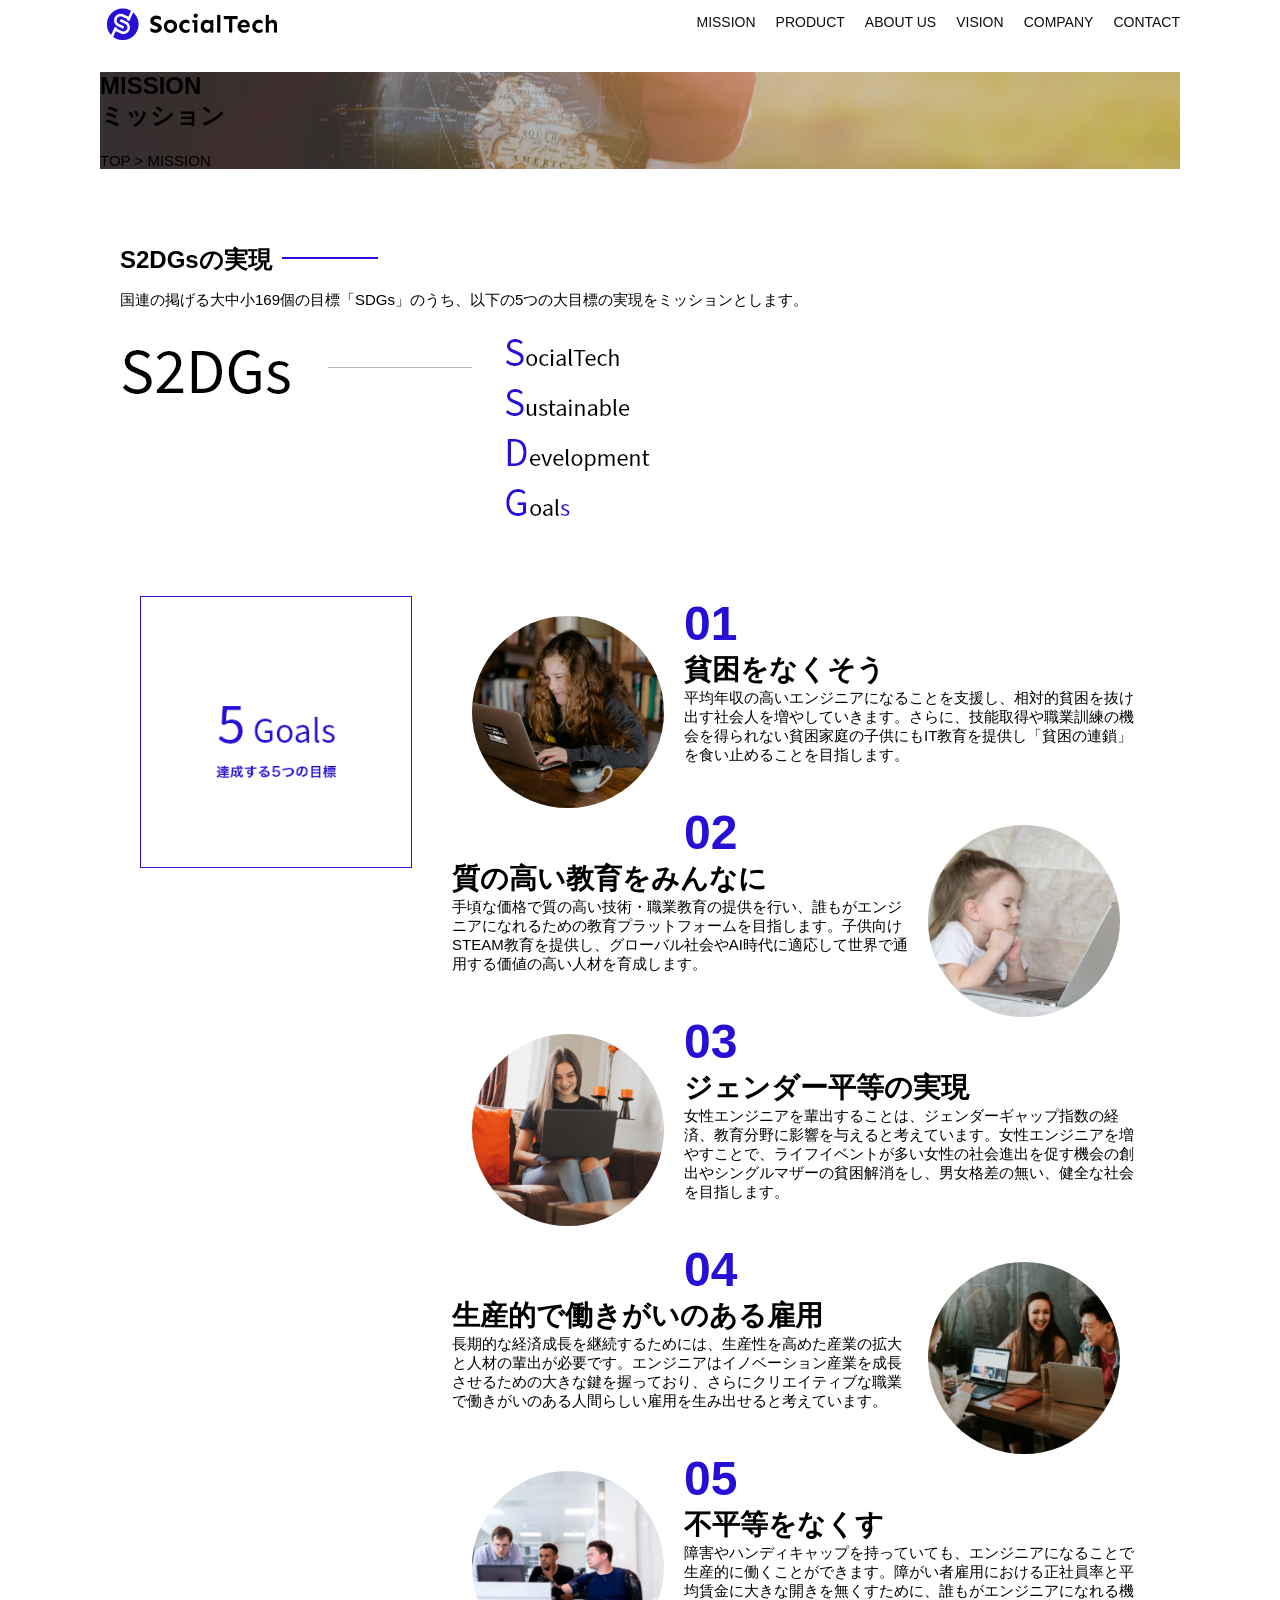
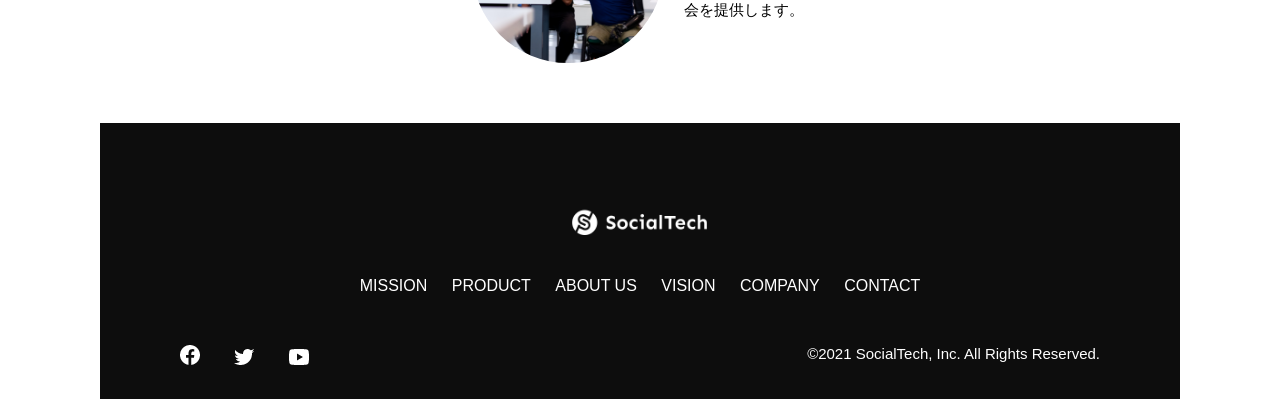
==== kadai_tutorial_output/mission.html @ c60aa51a "Add files via upload" ====
<!DOCTYPE html>
<html>
    <head>
        <title>SocialTech - MISSION ミッション -</title>
        <meta charset="utf-8">
        <meta name="description" content="SocialTechが目指す5つの目標（S2DGs）を紹介します">
        <meta name="viewport" content="width=device-width, initial-scaled=1.0">
        <link rel="stylesheet" href="style.css">
    </head>

    <body>
        <!-- ーヘッダー -->
         <header>
            <!-- ロゴ -->
             <a href="index.html" id="logo">
                <img src="images/logo.png" alt="トップページに戻る">
             </a>

             <!-- PC用ナビゲーション -->
              <nav id="nav-pc">
                <ul>
                    <li><a href="mission.html">MISSION</a></li>
                    <li><a href="product.html">PRODUCT</a></li>
                    <li><a href="index.html#aboutus">ABOUT US</a></li>
                    <li><a href="index.html#vision">VISION</a></li>
                    <li><a href="index.html#company">COMPANY</a></li>
                    <li><a href="index.html#contact">CONTACT</a></li>
                </ul>
              </nav>

             <!-- スマホ用メニューボタン -->
              <button id="menu-sp" onclick="document.getElementById('nav-sp').style.display = 'block'">
                <img src="images/button-menu.png" alt="ナビゲーションを開く">
              </button>
              
              <!-- スマホ用ナビゲーション -->
               <div id="nav-sp">
                <button id="close" onclick="document.getElementById('nav-sp').style.display = 'none'">
                    <img src="images/button-close.png" alt="ナビゲーションを閉じる">
                </button>

              <nav>
                <ul>
                    <li>
                        <a id="logo-sp" href="index.html" onclick="document.getElementById('nav-sp').style.display = 'none'"><img src="images/logo-sp.png" alt="トップページに戻る"></a>
                    </li>
                    <li><a class="menu" href="mission.html" onclick="document.getElementById('nav-sp').style.display = 'none'">MISSION</a></li>
                    <li><a class="menu" href="product.html" onclick="document.getElementById('nav-sp').style.display = 'none'">PRODUCT</a></li> 
                    <li><a class="menu" href="index.html#aboutus" onclick="document.getElementById('nav-sp').style.display = 'none'">ABOUT US</a></li>
                    <li><a class="menu" href="index.html#vision" onclick="document.getElementById('nav-sp').style.display = 'none'">VISION</a></li>
                    <li><a class="menu" href="index.html#company" onclick="document.getElementById('nav-sp').style.display = 'none'">COMPANY</a></li>                                                               </ul>
                    <li><a class="menu" href="index.html#contact" onclick="document.getElementById('nav-sp').style.display = 'none'">CONTACT</a></li>
                </ul>
              </nav>
        <div id="sns">
          <a href="https://www.facebook.com/sejuku2013">
            <img src="images/button-facebook.png" alt="Facebookのリンク">
          </a>
          <a href="https://twitter.com/samuraijuku">
            <img src="images/button-twitter.png" alt="Twitterのリンク">
          </a>
          <a href="https://www.youtube.com/channel/UCCFOQO5aDK0xXam4cUQXT8g">
            <img src="images/button-youtube.png" alt="YouTubeのリンク">
          </a>
        </div>
      </div>
    </header>

    <main>
      <article>
        <sectiion id="mission-maim">
            <div class="mission-main-inner">
                <div class="mission-title">
                    <h1>MISSION<br><span>ミッション</span></h1>
                    <p>TOP > MISSION</p>
                </div>
            </div>
        </sectiion>

        <section id="mission-s2dgs">
          <h2 class="missiion-h2">S2DGsの実現</h2>
          <p>国連の掲げる大中小169個の目標「SDGs」のうち、以下の5つの大目標の実現をミッションとします。</p>
          <img src="images/mission/mission-s2dgs.png" alt="S2DGs">
        </section>

        <section id="mission-five-goals">
          <div class="five-goals-image">
            <img src="images/mission/mission-5goals.png" alt="5Goals">
          </div>
          <div class="five-goals-read">
             <div>
               <img class="fivegoals-image-left" src="images/mission/mission-5goals01.png" alt="PCを操作する女の子">
               <span class="fivegoals-number">01</span>
               <h3 class="fivegoals-h3">貧困をなくそう</h3>
               <p class="fivegoals-p">平均年収の高いエンジニアになることを支援し、相対的貧困を抜け出す社会人を増やしていきます。さらに、技能取得や職業訓練の機会を得られない貧困家庭の子供にもIT教育を提供し「貧困の連鎖」を食い止めることを目指します。</p>
             </div>
             <div>
               <img class="fivegoals-image-right" src="images/mission/mission-5goals02.png" alt="PCを見つめる小さい女の子">
               <span class="fivegoals-number">02</span>
               <h3 class="fivegoals-h3">質の高い教育をみんなに</h3>
               <p class="fivegoals-p">手頃な価格で質の高い技術・職業教育の提供を行い、誰もがエンジニアになれるための教育プラットフォームを目指します。子供向けSTEAM教育を提供し、グローバル社会やAI時代に適応して世界で通用する価値の高い人材を育成します。</p>
             </div>
             <div>
               <img class="fivegoals-image-left" src="images/mission/mission-5goals03.png" alt="PCを操作する女性">
               <span class="fivegoals-number">03</span>
               <h3 class="fivegoals-h3">ジェンダー平等の実現</h3>
               <p class="fivegoals-p">女性エンジニアを輩出することは、ジェンダーギャップ指数の経済、教育分野に影響を与えると考えています。女性エンジニアを増やすことで、ライフイベントが多い女性の社会進出を促す機会の創出やシングルマザーの貧困解消をし、男女格差の無い、健全な社会を目指します。</p>
             </div>
             <div>
               <img class="fivegoals-image-right" src="images/mission/mission-5goals04.png" alt="笑顔で話し合う3人の男女">
               <span class="fivegoals-number">04</span>
               <h3 class="fivegoals-h3">生産的で働きがいのある雇用</h3>
               <p class="fivegoals-p">長期的な経済成長を継続するためには、生産性を高めた産業の拡大と人材の輩出が必要です。エンジニアはイノベーション産業を成長させるための大きな鍵を握っており、さらにクリエイティブな職業で働きがいのある人間らしい雇用を生み出せると考えています。</p>
             </div>
             <div>
               <img class="fivegoals-image-left" src="images/mission/mission-5goals05.png" alt="障害を持つ男性が生き生きと働く様子">
               <span class="fivegoals-number">05</span>
               <h3 class="fivegoals-h3">不平等をなくす</h3>
               <p class="fivegoals-p">障害やハンディキャップを持っていても、エンジニアになることで生産的に働くことができます。障がい者雇用における正社員率と平均賃金に大きな開きを無くすために、誰もがエンジニアになれる機会を提供します。</p>
             </div>
           </div>
         </section>

      </article>
    </main>

    <footer>
      <div id="footer-logo">
        <img src="images/logo-sp.png" alt="SocialTech">
      </div>
      <div id="footer-link">
        <a href="mission.html">MISSION</a>
        <a href="product.html">PRODUCT</a>
        <a href="index.html#aboutus">ABOUT US</a>
        <a href="index.html#vision">VISION</a>
        <a href="index.html#company">COMPANY</a>
        <a href="index.html#contact">CONTACT</a>
      </div>
      <div id="sns-footer">
        <div class="sns-btns">
          <a href="https://www.facebook.com/sejuku2013"><img src="images/button-facebook.png" alt="Facebookのリンク"></a>
          <a href="https://twitter.com/samuraijuku"><img src="images/button-twitter.png" alt="Twitterのリンク"></a>
          <a href="https://www.youtube.com/channel/UCCFOQO5aDK0xXam4cUQXT8g"><img src="images/button-youtube.png" alt="YouTubeのリンク"></a>
        </div>
        <p id="copyright">&copy;2021 SocialTech, Inc. All Rights Reserved.</p>
      </div>
    </footer>

  </body>
</html>
---- kadai_tutorial_output/style.css ----
/* PC、スマホ共通スタイル */
* {
  box-sizing: border-box;
}

p {
  font-size: 15px;
}

body {
  max-width: 1080px;
  margin: 0 auto 0 auto;
  font-family: "Source Sans Pro", "Hiragino Kaku Gothic ProN", Meiryo, Arial, sans-serif;
}
  
/* ヘッダー */
header {
  display: flex;
  justify-content: space-between;
}

/* ナビゲーションのレイアウト */
#nav-pc {
  font-size: 14px;
}

#nav-pc ul {
  display: flex;
  padding-left: 0;
}

#nav-pc li {
  list-style: none;
}

/* ナビゲーションのリンクの装飾設定 */
#nav-pc a {
  text-decoration: none;
  margin-left: 20px;
  color: #0d0d0d;
}

#nav-pc a:hover {
  text-decoration: underline;
}

/* スマホ用ナビを非表示 */
#nav-sp,
#menu-sp {
  display: none;
}

/* メインビジュアル*/
#main-visual {
  position: relative;
  height: 400px;
}

#main-message {
  position: absolute;
  top: 0;
  left: 0;
  background-color: #2710d5;
  color: #ffffff;
  border-radius: 0 0 476px 0;
  max-width: 620px;
  height: 100%;
  width: 100%;
  z-index: 11;
}

#main-message h1 {
  font-size: 60px;
  margin: 100px 0 0 50px;
}

#main-message > p {
  font-size: 28px;
  margin: 0 0 0 50px;
}

#main-visual > img {
  max-width: 620px;
  border-radius: 476px 0 0 0;
  position: absolute;
  top: 0;
  right: 0;
  z-index: 10;
}

/*見出し*/
h2 {
  margin: 40px 0 0 0;
}

h2::after {
  content: url("images/line.png");
  margin-left: 10px;
}

h3 {
  font-size: 27px;
}

/* ミッション */
#mission {
  margin: 80px auto 80px auto;
}

#mission-flex {
  display: flex;
}

#mission-flex > div {
  width: 50%;
  margin: 20px;
}

#mission-photo {
  width: 100%;
}

#s2dgs {
  margin-top: 50px;
  width: 100%;
}

/* プロダクト */
#product {
  background-color: #fafafa;
  margin: 80px 0 80px 0;
  padding: 10px 40px 0px 40px;
}

/* 外枠 */
#product .product-flex {
  margin-top: 40px;
  display: flex;
}

/* 左のカラム */
#product-left {
  width: 50%;
  margin-right: 20px;
}

/* 右のカラム */
#product-right {
  width: 50%;
  margin-left: 20px;
  margin-top: 80px;
}

/* 写真＋説明の枠 */
#product-left > div {
  position: relative;
  height: 480px;
  margin-right: 20px;
}

#product-right > div {
  position: relative;
  height: 480px;
  margin-left: 20px;
}

/* 写真*/
.product-photo {
  width: 100%;
}

/* 説明文の枠 */
.product-explain {
  background-color: #ffffff;
  position: absolute;
  left: 0;
  bottom: 50px;
  margin: 0 40px 0 40px;
  padding: 20px;
  box-shadow: 5px 5px 10px rgba(0, 0, 0, 0.05);
}

/* 説明文の英語 */
.product-explain > span {
  color: #2710d5;
  font-weight: bold;
  font-size: 16px;
  margin: 0px;
}

/* 説明文の見出し */
.product-explain > h3 {
  margin: 5px 0 5px 0;
}

/* 説明文 */
.product-explain > p {
  font-size: 14px;
  margin: 0;
}

/* もっと見るボタン */
#product-more {
  text-align: center;
}

#product-more a {
  position: relative;
  bottom: -42px;
}

/* ABOUT US */
#aboutus {
  margin: 80px auto 80px auto;
}

/* ３つの組織文化と写真を入れる枠 */
#aboutus > div {
  display: flex;
}

/* 写真 */
.culture-img {
  width: 50%;
  align-self: flex-start;
}

.culture-img2 {
  margin-top: 50px;
  width: 100%;
}

/* 3つの組織文化の表 */
.culture-table {
  margin-right: 50px;
}

/* 番号 */
.culture-num {
  font-size: 80px;
  color: #2710d5;
  padding: 0 20px 0 0;
}

/* 見出し */
.culture-table th {
  text-align: left;
  font-size: 28px;
  font-weight: bold;
}

/* 組織文化英語 */
.culture-en {
  color: #2710d5;
  font-size: 24px;
}

/* 説明文 */
.culture-description {
  margin: 0;
}

/* ビジョン */
#vision {
  margin: 80px auto 80px auto;
}

/* セクション内の外枠*/
#vision > div {
  display: flex;
  justify-content: space-between;
  flex-wrap: wrap;
}

/*7つの行動指針の枠*/
.vision-box {
  width: 300px;
  height: 300px;
  margin-bottom: 30px;
  position: relative;
}

.vision-box > img {
  width: 100%;
  position: relative;
  z-index: 30;
}

.vision-box > div {
  position: absolute;
  top: 0;
  left: 0;
  z-index: 31;
  margin-right: 20px;
}

.vision-box > div > h4 {
  color: #2710d5;
  font-size: 19px;
  margin: 80px 0 0 0;
}

.vision-box > div > h4::first-letter {
  font-size: 40px;
}

.vision-box > div > h5 {
  font-size: 20px;
  margin: 0 0 0 0;
}

.vision-box > div > p {
  margin: 10px 0 0 0;
}

/*会社概要*/
#company {
  margin: 80px auto 80px auto;
}

#company-table {
  width: 100%;
}

.tableheader {
  text-align: left;
  padding: 20px;
  border-bottom-color: #2710d5;
  border-bottom-width: 1px;
  border-bottom-style: solid;
  width: 100px;
}

.tableheader-first {
  border-top-color: #2710d5;
  border-top-width: 1px;
  border-top-style: solid;
}

.cell {
  padding: 30px;
  border-bottom-color: #ececec;
  border-bottom-width: 1px;
  border-bottom-style: solid;
}

.cell-first {
  border-top-color: #ececec;
  border-top-width: 1px;
  border-top-style: solid;
}

#company > iframe {
  width: 100%;
  height: 368px;
  margin-top: 40px;
}

/* お問い合わせ */
#contact {
  margin: 80px auto 80px auto;
}

/* 外枠 */
#contact > form > div {
  display: flex;
  flex-direction: row;
  flex-wrap: wrap;
  padding-bottom: 30px;
}

/* 左列　見出し */
.contact-heading {
  width: 240px;
  align-self: center;
}

/* 見出しのラベル */
.contact-label {
  font-weight: bold;
}

/* 必須 */
.contact-span {
  color: #ce2222;
  margin: 0 0 0 20px;
  font-weight: bold;
}

/* テキストボックス */
.contact-textbox {
  border-top: 0px;
  border-left: 0px;
  border-right: 0px;
  border-bottom-width: 1px;
  border-bottom-color: #707070;
  border-style: solid;
  background-color: #fafafa;
  height: 56px;
  width: 400px;
}

/* お問い合わせ内容のテキストエリア */
.contact-textarea {
  border-top: 0px;
  border-left: 0px;
  border-right: 0px;
  border-bottom-width: 1px;
  border-bottom-color: #707070;
  background-color: #fafafa;
  width: 400px;
  height: 200px;
}

/* 個人情報の取り扱い */
#contact dt {
  font-weight: bold;
}

#contact dd {
  margin: 0 0 16px 0;
}

#contact dd p {
  margin: 0;
}

#contact dd ul {
  padding-left: 0;
}

#contact dd li {
  margin-bottom: 0;
  list-style: none;
}

/* フッター */
footer {
  background-color: #0d0d0d;
  text-align: center;
  padding: 80px 80px 30px 80px;
}

#footer-logo {
  margin-bottom: 30px;
}

#footer-link {
  margin-bottom: 50px;
}

#footer-link > a {
  text-decoration: none;
  margin: 10px;
  color: #ffffff;
}

#footer-link > a:hover {
  text-decoration: underline;
}

#sns-footer {
  display: flex;
  justify-content: space-between;
}

#sns-footer a {
  margin-right: 30px;
}

#copyright {
  color: #ffffff;
  margin: 0;
}

/* mission.html用スタイル */
/* ミッションのメインビジュアル */
.mission-main-inner {
  background-image: url("images/mission/mission-main.png");
  background-repeat: no-repeat;
  background-position-y: center;
}

#mission-title {
  background-color: #2710d5;
  width: 368px;
  color: #ffffff;
  height: 496px;
  border-radius: 0 248px 248px 0;
  position: relative;
}

#mission-title h1 {
  position: absolute;
  top: 0;
  left: 100px;
  font-size: 80px;
  line-height: 1;
}

#mission-title h1 span {
  font-size: 26px;
}

#mission-title > p {
  position: absolute;
  top: 350px;
  left: 100px;
  font-size: 16px;
}

/* ミッションページ　S2DGSの設定 */
#mission-s2dgs {
  padding: 20px;
}

.mission-h2 {
  color: #2710d5;
  font-size: 40px;
}

.mission-h2::after {
  content: none;
}

/* ミッションページ　5つのゴールの設定 */
#mission-five-goals {
  padding: 20px;
  display: flex;
}

#mission-five-goals .five-goals-image {
  width: 30%;
  padding: 20px;
}

#mission-five-goals .five-goals-image img {
  width: 100%;
}

#mission-five-goals .five-goals-read {
  width: 70%;
  padding: 20px;
}

#mission-five-goals .five-goals-read > div {
  margin-bottom: 40px;
}

.fivegoals-image-right {
  float: right;
  margin: 20px;
}

.fivegoals-image-left {
  float: left;
  margin: 20px;
}

.fivegoals-number {
  color: #2710d5;
  font-size: 48px;
  font-weight: bold;
  margin: 0;
}

.fivegoals-h3 {
  font-size: 28px;
  margin: 0;
}

.fivegoals-p {
  margin: 0;
}

/* プロダクトページ */
.product-main-inner {
  background-image: url("images/product/product-main.png");
  background-repeat: no-repeat;
  background-position-y: center;
}

#product-title {
  background-color: #2710d5;
  width: 368px;
  color: #ffffff;
  height: 496px;
  border-radius: 0 248px 248px 0;
  position: relative;
}

#product-title h1 {
  position: absolute;
  top: 0;
  left: 100px;
  font-size: 80px;
  line-height: 1;
}

#product-title h1 span {
  font-size: 26px;
}

#product-title > p {
  position: absolute;
  top: 350px;
  left: 100px;
  font-size: 16px;
}

/* セクション */
.product-section {
  display: flex;
  padding: 20px 20px 0;
}

.product-section .product-section-img {
  width: 450px;
}

/* 左が画像のセクション*/
.product-section-left .product-section-img img {
  width: 100%;
  padding: 0 40px 30px 0;
  border-radius: 0 432px 0 0;
}

.product-section-left .product-read {
  width: 50%;
  flex-grow: 1;
}

.product-section-left .product-read p {
  margin-bottom: 0;
}

/* 右が画像のセクション*/
.product-section-right {
  justify-content: space-between;
}

.product-section-right .product-section-img img {
  width: 100%;
  padding: 0 0 30px 40px;
  border-radius: 432px 0 0 0;
}

.product-section-right .product-read {
  width: 500px;
}

.product-h2 {
  color: #2710d5;
  font-size: 24px;
  margin: 0;
}

.product-h3 {
  font-size: 28px;
  margin: 0;
}

/*====================
 スマートフォン用のスタイル
=====================*/
@media screen and (max-width: 767px) {
  /* PC用ナビゲーション非表示 */
  #nav-pc {
    display: none;
  }

  /* ハンバーガーメニュー */
  #menu-sp {
    display: block;
    background-color: transparent;
    float: right;
    padding: 0;
    border: none;
  }

  /* スマホ用ナビゲーションの表示切替*/
  /* 初期状態、レイアウトと非表示設定 */
  #nav-sp {
    background-color: #2710d5;
    position: fixed;
    left: 0;
    top: 0;
    height: 100%;
    width: 100%;
    display: none;
    z-index: 100;
  }

  /* ×ボタン */
  #close {
    position: absolute;
    top: 20px;
    right: 20px;
    background-color: transparent;
    border: none;
  }

  #nav-sp nav ul {
    padding-left: 0;
  }

  #nav-sp nav li {
    list-style: none;
  }

  /* ナビゲーションメニュー用ロゴ */
  #logo-sp {
    margin: 80px 0 30px 20px;
  }

  /* ナビゲーションのリンクの装飾設定 */
  #nav-sp nav a {
    display: block;
    color: #ffffff;
  }

  #nav-sp nav a:hover {
    text-decoration: underline;
  }

  #nav-sp .menu {
    text-decoration: none;
    margin: 0 20px 0 20px;
    height: 44px;
    font-size: 16px;
    background-image: url("images/arrow.png");
    background-repeat: no-repeat;
    background-position: right top;
  }

  #sns {
    position: absolute;
    bottom: 20px;
    left: 20px;
  }

  #sns > a {
    margin-right: 30px;
  }

  /* メインビジュアル */
  #main-visual {
    position: relative;
    height: 470px;
  }

  #main-visual > div {
    text-align: center;
    height: 280px;
  }

  #main-visual h1 {
    font-size: 28px;
    margin: 90px 0 0 0;
  }

  #main-visual > div > p {
    margin: 0;
    font-size: 15px;
  }

  #main-visual > img {
    width: 100%;
    border-radius: 476px 0 0 0;
    top: auto;
    bottom: 0;
  }

  /*見出し*/
  h2 {
    margin: 15px 0 15px 0;
  }
  
  h3 {
    font-size: 24px;
    margin: 10px 0 0 0;
  }

  /* ミッション */
  #mission {
    margin: 20px 0 20px 0;
    padding: 0 20px 0 20px;
  }

  #mission-flex {
    flex-direction: column;
  }

  #mission-flex > div {
  width: 100%;
  margin: 0;
}

  /* プロダクト */
  #product {
    margin: 0;
    padding: 10px 20px 0 20px;
  }

  /* 外枠 */
  #product .product-flex {
    flex-direction: column;
    margin-top: 0;
  }

  /* 左右のカラム　スマホでは縦並び */
  #product-left,
  #product-right {
    width: 100%;;
    margin: 0;
  }

  /* 写真＋説明の枠 */
  #product-left > div,
  #product-right > div {
    height: auto;
    margin: 0;
  }

  /* 説明文の枠 */
  .product-explain {
    position: relative;
    margin: 0;
  }

  .product-explain > h3 {
    margin: 10px 0 10px 0;
    font-size: 24px;
  }

  /* もっと見るボタン */
  #product-more {
    text-align: left;
  }

  /* ABOUT US */
  #aboutus {
    margin: 80px 20px 80px 20px;
  }

  #aboutus > div {
    flex-direction: column;
  }

  .culture-table th {
    font-size: 16px;
  }

  .culture-table {
    margin-right: 0;
    padding-right: 20px;
    order: 2;
  }

  .culture-img {
    width: 100%;
    order: 1;
  }

  .culture-img2 {
    margin-top: 0;
  }

  .culture-num {
    padding: 0;
  }

  .culture-description {
    margin: 0;
  }

  /* ビジョン */
  #vision {
    margin: 80px 20px 80px 20px;
  }

  .vision-box > img {
    position: absolute;
    top: 0;
    left: 0;
  }

  .vision-box > div > h4 {
    margin: 60px 0 0 0;
  }

  /*会社概要*/
  #company {
    margin: 0 20px 0 20px;
  }

  #company > h3 {
    margin-bottom: 20px;
  }

  .tableheader {
    width: 50px;
  }

  .cell {
    padding: 20px;
  }

  #company > iframe {
    height: 240px;
  }

  /* お問い合わせ */
  #contact {
    margin: 80px 20px 80px 20px;
  }

  #contact > h3 {
    margin-bottom: 20px;
  }

  #contact > form > div {
    flex-direction: column;
    margin-bottom: 20px;
  }

  .contact-heading {
    align-self: auto;
    margin-bottom: 20px;
  }

  .contact-textbox {
    min-width: 300px;
    width: 100%;
  }

  .contact-textarea {
    height: 150px;
    width: 100%;
  }

  .radiobutton {
    margin-bottom: 20px;
  }

  /* フッター */
  footer {
    padding: 30px 20px 50px 20px;
    text-align: left;
  }

  #footer-link > a {
    margin: 0 20px 30px 0;
    display: block;
    background-image: url("images/arrow.png");
    background-repeat: no-repeat;
    background-position: right top;
  }

  #footer-link > a:hover {
    text-decoration: underline;
  }

  #sns-footer {
    flex-direction: column;
    justify-content: flex-start;
  }

  #copyright {
    font-size: 12px;
    margin-top: 30px;
  }

  /* mission.html用スタイル */
  /* ミッションのメインビジュアル */
  #mission-main {
    height: 256px;
    margin-top: 4%;
    position: relative;
  }

  .mission-main-inner {
    height: 80%;
    background-size: cover;
  }

  #mission-title {
    width: 136px;
    height: 256px;
    position: absolute;
    top: -10%;
  }

  #mission-title h1 {
    left: 20px;
    font-size: 40px;
  }

  #mission-title h1 span {
    font-size: 18px;
  }

  #mission-title > p {
    top: 180px;
    left: 20px;
    font-size: 13px;
  }

  /* ミッションページ　S2DGSの設定 */
  .mission-h2 {
    font-size: 38px;
    margin: 0px;
  }

  .mission-h2::after {
    content: none;
  }

  #mission-s2dgs > img {
    width: 100%;
  }

  /* ミッションページ　5つのゴールの設定 */
  #mission-five-goals {
    flex-direction: column;
  }

  #mission-five-goals > div {
    padding: 0;
  }

  #mission-five-goals .five-goals-image,
  #mission-five-goals .five-goals-read {
    width: 100%;
    padding: 0;
  }

  #mission-five-goals .five-goals-read > div {
    display: flex;
    flex-direction: column;
  }

  .fivegoals-image-right,
  .fivegoals-image-left {
    align-self: center;
  }

  /* プロダクトページ */
  #product-main {
    height: 256px;
    margin-top: 4%;
    position: relative;
  }

  .product-main-inner {
    height: 80%;
    background-size: cover;
  }

  #product-title {
    width: 136px;
    height: 256px;
    position: absolute;
    top: -10%;
  }
  
  #product-title h1 {
    left: 20px;
    font-size: 40px;
  }

  #product-title h1 span {
    font-size: 18px;
  }

  #product-title > p {
    top: 180px;
    left: 20px;
    font-size: 13px;
  }

  /* セクション */
  .product-section {
    flex-direction: column;
  }

  .product-section .product-section-img {
    width: 100%;
  }
  
  .product-section .product-section-img img {
    width: 100%;
    padding: 0;
  }

  /* 右が画像のセクション*/
  .product-section-left .product-section-img img {
    border-radius: 0 300px 0 0;
  }

  .product-section-left .product-read {
    width: 100%;
    flex-grow: 1;
  }

  /* 右が画像のセクション*/
  .product-section-right .product-section-img img {
    order: 1;
    border-radius: 300px 0 0 0;
  }

  .product-section-right .product-read {
    order: 2;
    width: 100%;
  }

}
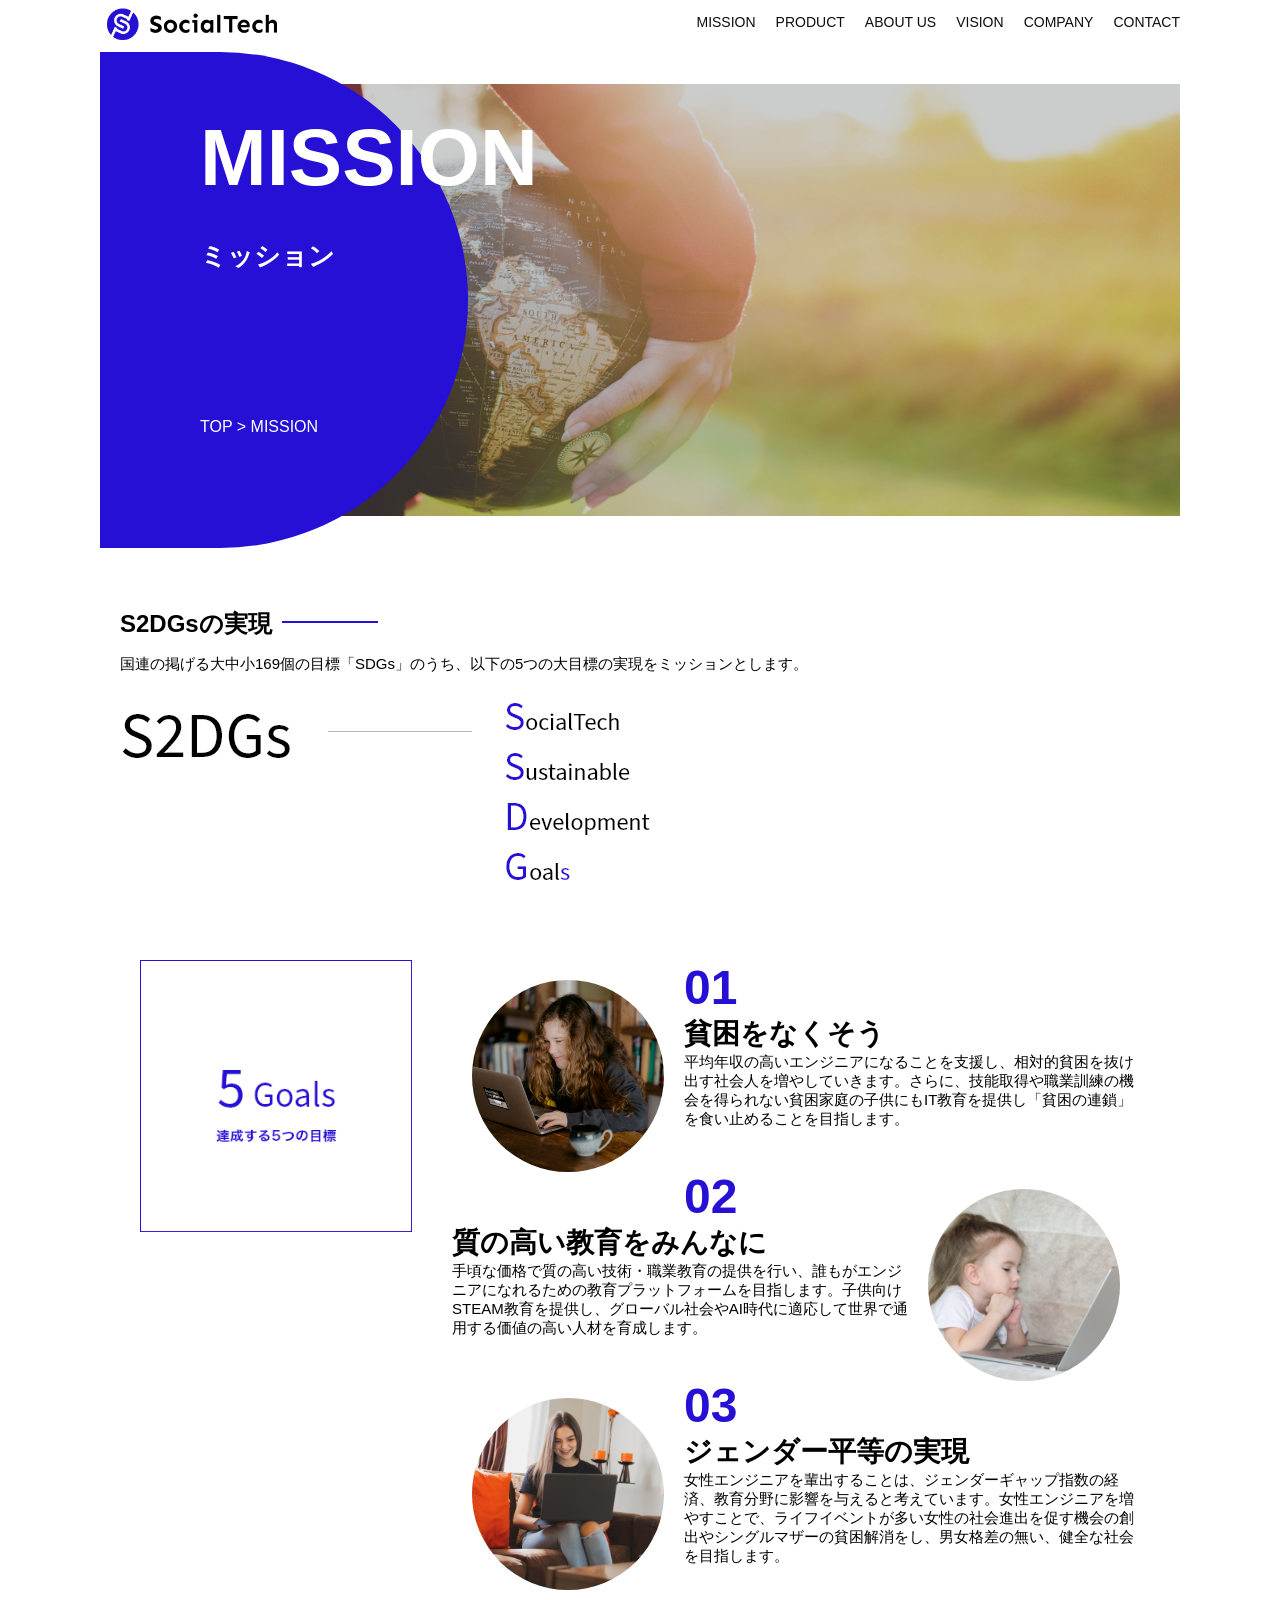
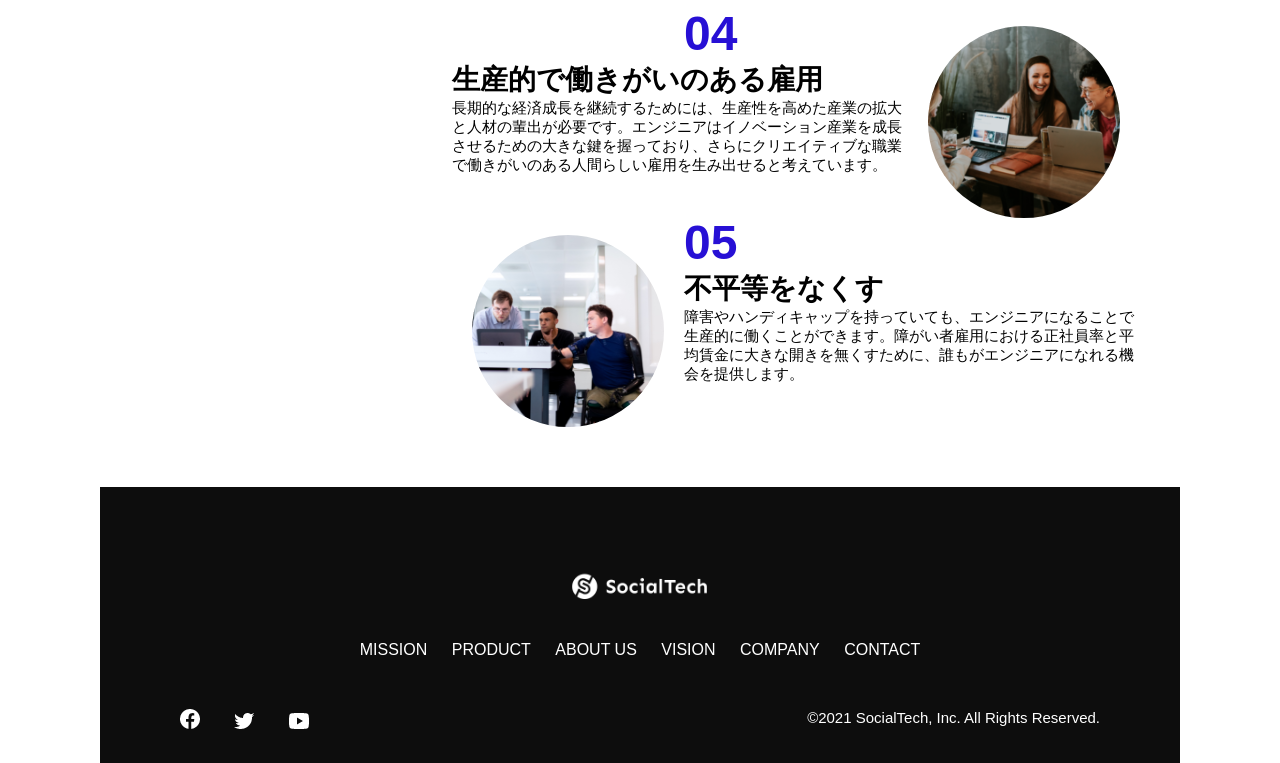
==== commit 7632e16f: "Add files via upload" ====
--- a/kadai_tutorial_output/mission.html
+++ b/kadai_tutorial_output/mission.html
@@ -68,9 +68,9 @@
 
     <main>
       <article>
-        <sectiion id="mission-maim">
+        <sectiion id="mission-main">
             <div class="mission-main-inner">
-                <div class="mission-title">
+                <div id="mission-title">
                     <h1>MISSION<br><span>ミッション</span></h1>
                     <p>TOP > MISSION</p>
                 </div>
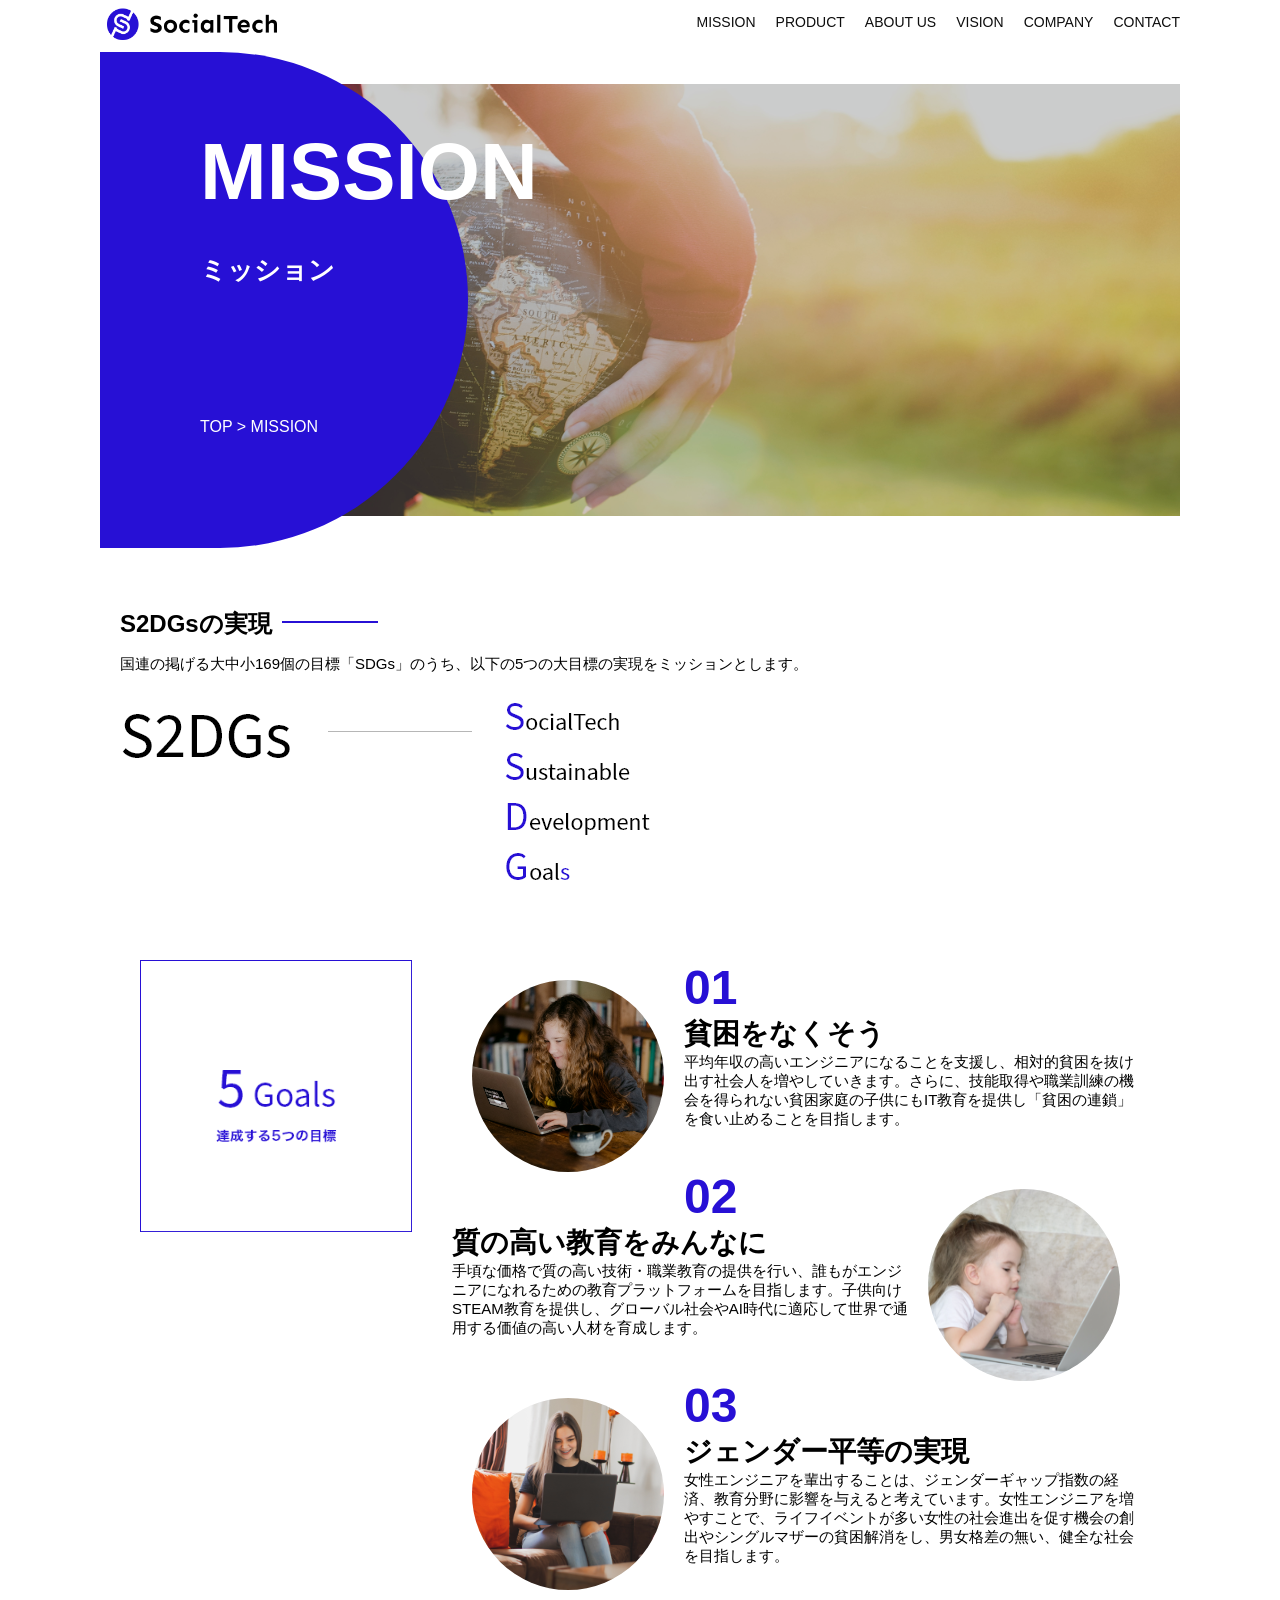
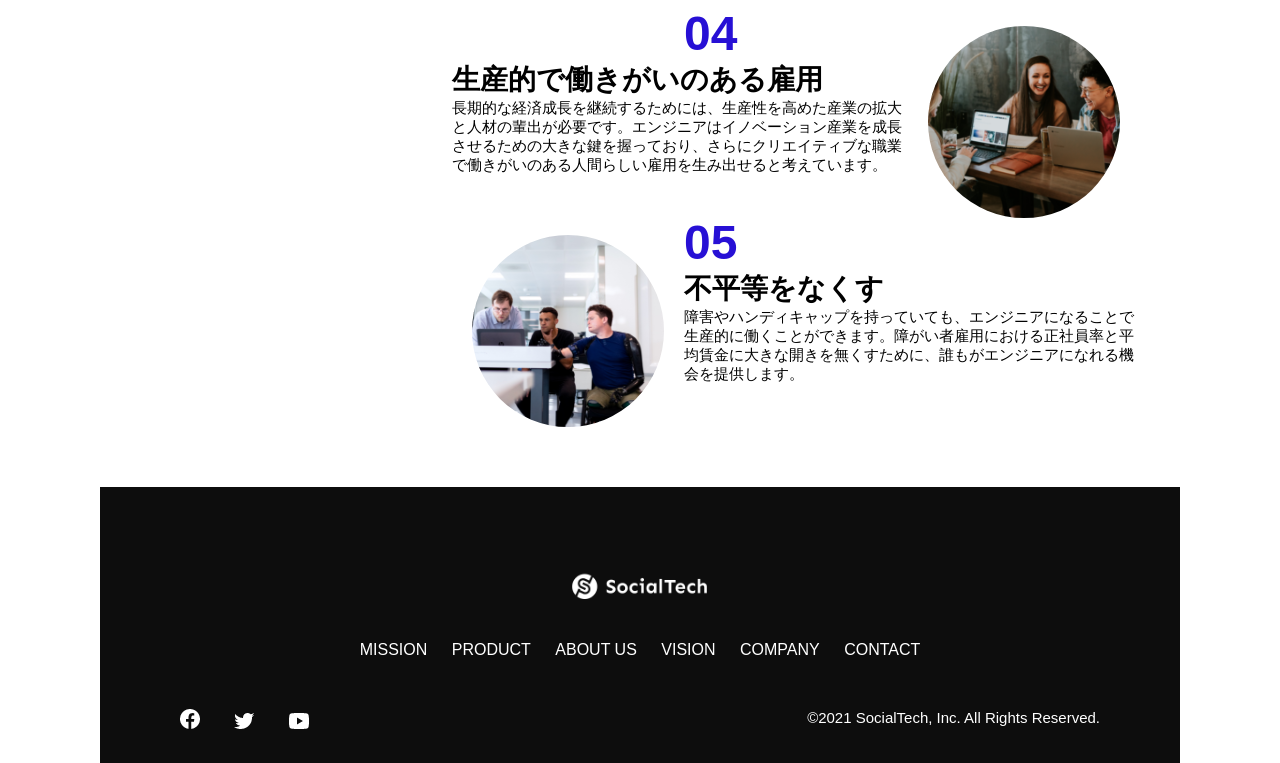
==== commit 50068cd2: "Add files via upload" ====
--- a/kadai_tutorial_output/mission.html
+++ b/kadai_tutorial_output/mission.html
@@ -1,93 +1,93 @@
 <!DOCTYPE html>
 <html>
-    <head>
-        <title>SocialTech - MISSION ミッション -</title>
-        <meta charset="utf-8">
-        <meta name="description" content="SocialTechが目指す5つの目標（S2DGs）を紹介します">
-        <meta name="viewport" content="width=device-width, initial-scaled=1.0">
-        <link rel="stylesheet" href="style.css">
-    </head>
+  <head>
+    <title>SocialTech - MISSION ミッション -</title>
+    <meta charset="utf-8">
+    <meta name="description" content="SocialTechが目指す5つの目標（S2DGs）を紹介します">
+    <meta name="viewport" content="width=device-width, initial-scaled=1.0">
+    <link rel="stylesheet" href="style.css">
+  </head>
 
-    <body>
-        <!-- ーヘッダー -->
-         <header>
-            <!-- ロゴ -->
-             <a href="index.html" id="logo">
-                <img src="images/logo.png" alt="トップページに戻る">
-             </a>
+  <body>
+    <!-- ーヘッダー -->
+     <header>
+        <!-- ロゴ -->
+        <a href="index.html" id="logo">
+          <img src="images/logo.png" alt="トップページに戻る">
+        </a>
 
-             <!-- PC用ナビゲーション -->
-              <nav id="nav-pc">
-                <ul>
-                    <li><a href="mission.html">MISSION</a></li>
-                    <li><a href="product.html">PRODUCT</a></li>
-                    <li><a href="index.html#aboutus">ABOUT US</a></li>
-                    <li><a href="index.html#vision">VISION</a></li>
-                    <li><a href="index.html#company">COMPANY</a></li>
-                    <li><a href="index.html#contact">CONTACT</a></li>
-                </ul>
-              </nav>
+        <!-- PC用ナビゲーション -->
+        <nav id="nav-pc">
+          <ul>
+            <li><a href="mission.html">MISSION</a></li>
+            <li><a href="product.html">PRODUCT</a></li>
+            <li><a href="index.html#aboutus">ABOUT US</a></li>
+            <li><a href="index.html#vision">VISION</a></li>
+            <li><a href="index.html#company">COMPANY</a></li>
+            <li><a href="index.html#contact">CONTACT</a></li>
+          </ul>
+        </nav>
 
-             <!-- スマホ用メニューボタン -->
-              <button id="menu-sp" onclick="document.getElementById('nav-sp').style.display = 'block'">
-                <img src="images/button-menu.png" alt="ナビゲーションを開く">
-              </button>
+        <!-- スマホ用メニューボタン -->
+        <button id="menu-sp" onclick="document.getElementById('nav-sp').style.display = 'block'">
+          <img src="images/button-menu.png" alt="ナビゲーションを開く">
+        </button>
               
-              <!-- スマホ用ナビゲーション -->
-               <div id="nav-sp">
-                <button id="close" onclick="document.getElementById('nav-sp').style.display = 'none'">
-                    <img src="images/button-close.png" alt="ナビゲーションを閉じる">
-                </button>
+        <!-- スマホ用ナビゲーション -->
+        <div id="nav-sp">
+          <button id="close" onclick="document.getElementById('nav-sp').style.display = 'none'">
+            <img src="images/button-close.png" alt="ナビゲーションを閉じる">
+          </button>
 
-              <nav>
-                <ul>
-                    <li>
-                        <a id="logo-sp" href="index.html" onclick="document.getElementById('nav-sp').style.display = 'none'"><img src="images/logo-sp.png" alt="トップページに戻る"></a>
-                    </li>
-                    <li><a class="menu" href="mission.html" onclick="document.getElementById('nav-sp').style.display = 'none'">MISSION</a></li>
-                    <li><a class="menu" href="product.html" onclick="document.getElementById('nav-sp').style.display = 'none'">PRODUCT</a></li> 
-                    <li><a class="menu" href="index.html#aboutus" onclick="document.getElementById('nav-sp').style.display = 'none'">ABOUT US</a></li>
-                    <li><a class="menu" href="index.html#vision" onclick="document.getElementById('nav-sp').style.display = 'none'">VISION</a></li>
-                    <li><a class="menu" href="index.html#company" onclick="document.getElementById('nav-sp').style.display = 'none'">COMPANY</a></li>                                                               </ul>
-                    <li><a class="menu" href="index.html#contact" onclick="document.getElementById('nav-sp').style.display = 'none'">CONTACT</a></li>
-                </ul>
-              </nav>
-        <div id="sns">
-          <a href="https://www.facebook.com/sejuku2013">
-            <img src="images/button-facebook.png" alt="Facebookのリンク">
-          </a>
-          <a href="https://twitter.com/samuraijuku">
-            <img src="images/button-twitter.png" alt="Twitterのリンク">
-          </a>
-          <a href="https://www.youtube.com/channel/UCCFOQO5aDK0xXam4cUQXT8g">
-            <img src="images/button-youtube.png" alt="YouTubeのリンク">
-          </a>
+          <nav>
+            <ul>
+              <li>
+                <a id="logo-sp" href="index.html" onclick="document.getElementById('nav-sp').style.display = 'none'"><img src="images/logo-sp.png" alt="トップページに戻る"></a>
+              </li>
+              <li><a class="menu" href="mission.html" onclick="document.getElementById('nav-sp').style.display = 'none'">MISSION</a></li>
+              <li><a class="menu" href="product.html" onclick="document.getElementById('nav-sp').style.display = 'none'">PRODUCT</a></li> 
+              <li><a class="menu" href="index.html#aboutus" onclick="document.getElementById('nav-sp').style.display = 'none'">ABOUT US</a></li>
+              <li><a class="menu" href="index.html#vision" onclick="document.getElementById('nav-sp').style.display = 'none'">VISION</a></li>
+              <li><a class="menu" href="index.html#company" onclick="document.getElementById('nav-sp').style.display = 'none'">COMPANY</a></li>                                                               </ul>
+              <li><a class="menu" href="index.html#contact" onclick="document.getElementById('nav-sp').style.display = 'none'">CONTACT</a></li>
+            </ul>
+          </nav>
+          <div id="sns">
+            <a href="https://www.facebook.com/sejuku2013">
+              <img src="images/button-facebook.png" alt="Facebookのリンク">
+            </a>
+            <a href="https://twitter.com/samuraijuku">
+              <img src="images/button-twitter.png" alt="Twitterのリンク">
+            </a>
+            <a href="https://www.youtube.com/channel/UCCFOQO5aDK0xXam4cUQXT8g">
+              <img src="images/button-youtube.png" alt="YouTubeのリンク">
+            </a>
+          </div>
         </div>
-      </div>
-    </header>
+      </header>
 
-    <main>
-      <article>
-        <sectiion id="mission-main">
+      <main>
+        <article>
+          <section id="mission-main">
             <div class="mission-main-inner">
-                <div id="mission-title">
-                    <h1>MISSION<br><span>ミッション</span></h1>
-                    <p>TOP > MISSION</p>
-                </div>
+              <div id="mission-title">
+                <h1>MISSION<br><span>ミッション</span></h1>
+                <p>TOP > MISSION</p>
+              </div>
             </div>
-        </sectiion>
+          </section>
 
-        <section id="mission-s2dgs">
-          <h2 class="missiion-h2">S2DGsの実現</h2>
-          <p>国連の掲げる大中小169個の目標「SDGs」のうち、以下の5つの大目標の実現をミッションとします。</p>
-          <img src="images/mission/mission-s2dgs.png" alt="S2DGs">
-        </section>
+          <section id="mission-s2dgs">
+            <h2 class="missiion-h2">S2DGsの実現</h2>
+            <p>国連の掲げる大中小169個の目標「SDGs」のうち、以下の5つの大目標の実現をミッションとします。</p>
+            <img src="images/mission/mission-s2dgs.png" alt="S2DGs">
+          </section>
 
-        <section id="mission-five-goals">
-          <div class="five-goals-image">
-            <img src="images/mission/mission-5goals.png" alt="5Goals">
-          </div>
-          <div class="five-goals-read">
+          <section id="mission-five-goals">
+            <div class="five-goals-image">
+              <img src="images/mission/mission-5goals.png" alt="5Goals">
+            </div>
+            <div class="five-goals-read">
              <div>
                <img class="fivegoals-image-left" src="images/mission/mission-5goals01.png" alt="PCを操作する女の子">
                <span class="fivegoals-number">01</span>
@@ -120,31 +120,30 @@
              </div>
            </div>
          </section>
+        </article>
+      </main>
 
-      </article>
-    </main>
-
-    <footer>
-      <div id="footer-logo">
-        <img src="images/logo-sp.png" alt="SocialTech">
-      </div>
-      <div id="footer-link">
-        <a href="mission.html">MISSION</a>
-        <a href="product.html">PRODUCT</a>
-        <a href="index.html#aboutus">ABOUT US</a>
-        <a href="index.html#vision">VISION</a>
-        <a href="index.html#company">COMPANY</a>
-        <a href="index.html#contact">CONTACT</a>
-      </div>
-      <div id="sns-footer">
-        <div class="sns-btns">
-          <a href="https://www.facebook.com/sejuku2013"><img src="images/button-facebook.png" alt="Facebookのリンク"></a>
-          <a href="https://twitter.com/samuraijuku"><img src="images/button-twitter.png" alt="Twitterのリンク"></a>
-          <a href="https://www.youtube.com/channel/UCCFOQO5aDK0xXam4cUQXT8g"><img src="images/button-youtube.png" alt="YouTubeのリンク"></a>
+      <footer>
+        <div id="footer-logo">
+          <img src="images/logo-sp.png" alt="SocialTech">
         </div>
-        <p id="copyright">&copy;2021 SocialTech, Inc. All Rights Reserved.</p>
-      </div>
-    </footer>
+        <div id="footer-link">
+          <a href="mission.html">MISSION</a>
+          <a href="product.html">PRODUCT</a>
+          <a href="index.html#aboutus">ABOUT US</a>
+          <a href="index.html#vision">VISION</a>
+          <a href="index.html#company">COMPANY</a>
+          <a href="index.html#contact">CONTACT</a>
+        </div>
+        <div id="sns-footer">
+          <div class="sns-btns">
+            <a href="https://www.facebook.com/sejuku2013"><img src="images/button-facebook.png" alt="Facebookのリンク"></a>
+            <a href="https://twitter.com/samuraijuku"><img src="images/button-twitter.png" alt="Twitterのリンク"></a>
+            <a href="https://www.youtube.com/channel/UCCFOQO5aDK0xXam4cUQXT8g"><img src="images/button-youtube.png" alt="YouTubeのリンク"></a>
+          </div>
+          <p id="copyright">&copy;2021 SocialTech, Inc. All Rights Reserved.</p>
+        </div>
+      </footer>
 
   </body>
 </html>
